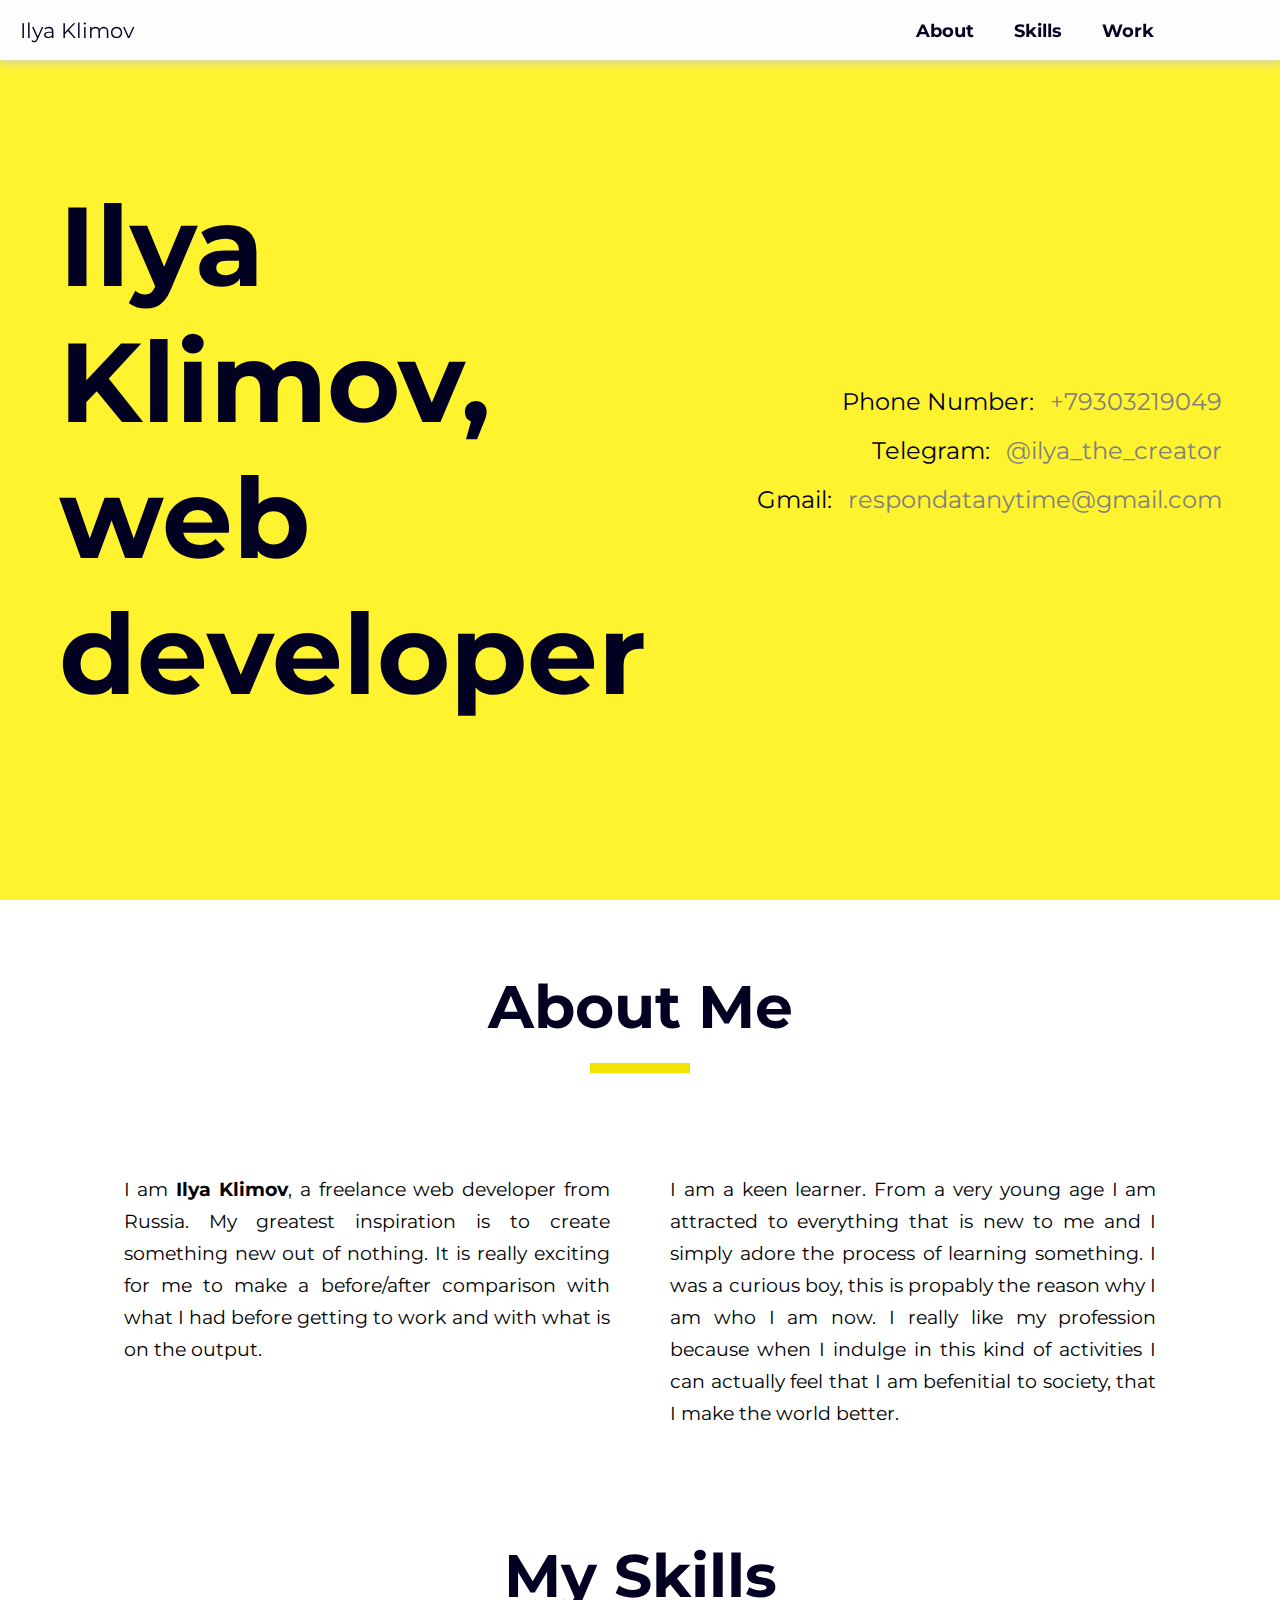
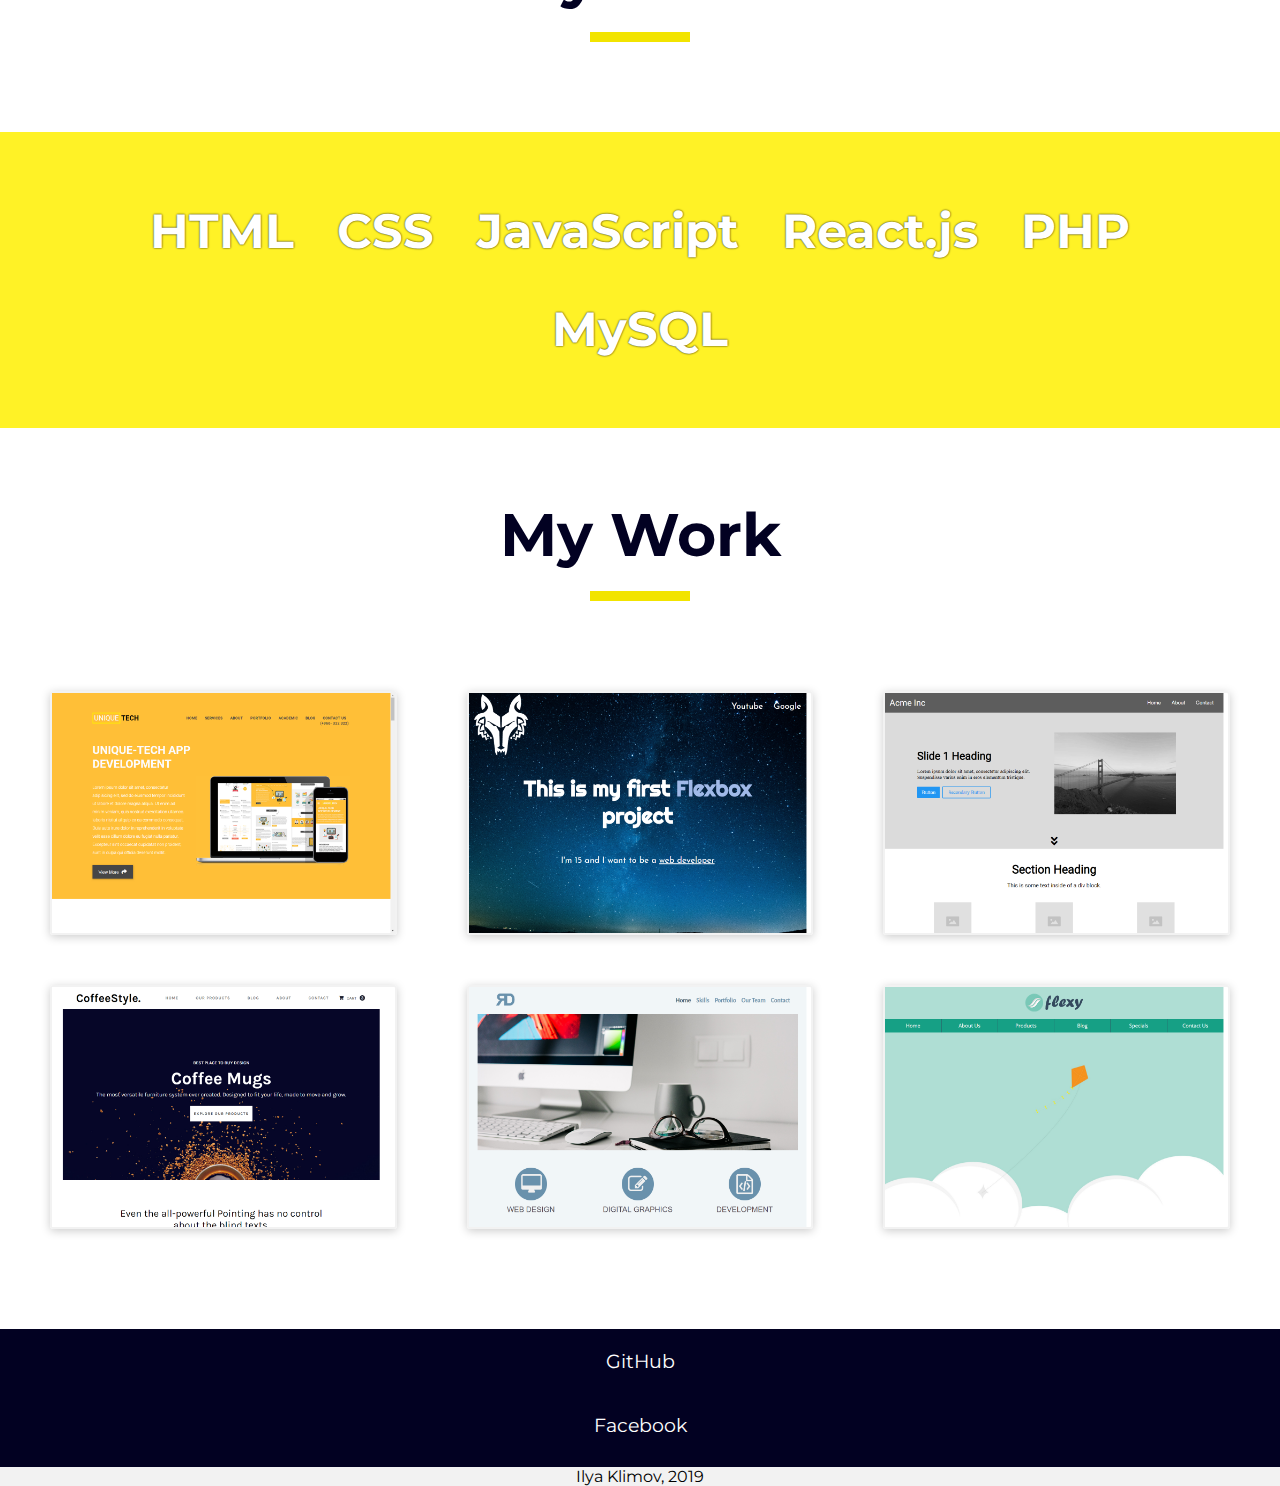
==== index.html @ 97e32c27 "Add files via upload" ====
<!DOCTYPE html>
<html lang="en">
<head>
    <meta charset="UTF-8">
    <meta name="viewport" content="width=device-width, initial-scale=1.0">
    <meta http-equiv="X-UA-Compatible" content="ie=edge">
    <title>Document</title>
    <link href="https://fonts.googleapis.com/css?family=Montserrat&display=swap" rel="stylesheet">
    <link rel="stylesheet" href="css/style.css">
</head>
<body>
    <!-- navigation -->
    <nav id="nav">
        <div class="content">
            <div class="logo-wrapper">
                <div class="logo">Ilya Klimov</div>
            </div>
            <ul>
                <li><a href="#about">About</a></li>
                <li><a href="#skills">Skills</a></li>
                <li><a href="#work">Work</a></li>
            </ul>
            <div id="button" class="menu-btn">
                <div class="line"></div>
                <div class="line"></div>
                <div class="line"></div>
            </div>
        </div>
    </nav>
    <!-- navigation content on small screens -->
    <div class="nav-content">
        <a href="#about">About</a>
        <a href="#skills">Skills</a>
        <a href="#work">Work</a>
    </div>
    <!-- header -->
    <header id="header">
        <div class="name">
            <h1>Ilya Klimov, web developer</h1>
        </div>
        <div class="info">
            <p>Phone Number: <span>+79303219049</span></p>
            <p>Telegram: <span>@ilya_the_creator</span></p>
            <p>Gmail: <span>respondatanytime@gmail.com</span></p>
        </div>
    </header>
    <div class="headline">
        <h2>About Me</h2>
        <div class="divider"></div>
    </div>
    <!-- about -->
    <section id="about">
        <div class="content">
            <p>
                I am <span>Ilya Klimov</span>, a freelance web developer from Russia. My greatest 
                inspiration is to create something new out of nothing. It is really exciting for me
                to make a before/after comparison with what I had before getting to work and with
                what is on the output. 
            </p>
            <p>
                I am a keen learner. From a very young age I am attracted to everything that
                is new to me and I simply adore the process of learning something. I was a
                curious boy, this is propably the reason why I am who I am now. I really like
                my profession because when I indulge in this kind of activities I can actually
                feel that I am befenitial to society, that I make the world better.
            </p>
        </div>
    </section>
    <div class="headline">
        <h2>My Skills</h2>
        <div class="divider"></div>
    </div>
    <!-- skills -->
    <section id="skills">
        <div class="content">
            <p>HTML</p>
            <p>CSS</p>
            <p>JavaScript</p>
            <p>React.js</p>
            <p>PHP</p>
            <p>MySQL</p>
        </div>
    </section>
    <div class="headline">
        <h2>My Work</h2>
        <div class="divider"></div>
    </div>
    <!-- work -->
    <section id="work">
        <div class="content">
            <div class="project">
                <a target="_blank" href="work/project1/index.html"><img src="images/project1.png" alt=""></a>
            </div>
            <div class="project">
                <a target="_blank" href="work/project7(flexboxLayout)/index.html"><img src="images/project3.png" alt=""></a>
            </div>
            <div class="project">
                <a target="_blank" href="work/theFirst/index.html"><img src="images/project4.png" alt=""></a>
            </div>
            <div class="project">
                <a target="_blank" href="work/theSecond/index.html"><img src="images/project5.png" alt=""></a>
            </div>
            <div class="project">
                <a target="_blank" href="work/Trying_out2/index.html"><img src="images/project6.png" alt=""></a>
            </div>
            <div class="project">
                <a target="_blank" href="work/Trying_out3/index.html"><img src="images/project7.png" alt=""></a>
            </div>
        </div>
    </section>
    <!-- footer -->
    <footer id="footer">
        <a target="_blank" href="https://github.com/IlyaTheCreator">GitHub</a>
        <a target="_blank" href="https://www.facebook.com/profile.php?id=100011498139017">Facebook</a>
        <p>Ilya Klimov, 2019</p>
    </footer>

    <!-- scripts -->
    <script src="js/index.js"></script>
</body>
</html>
---- css/style.css ----
* {
  margin: 0;
  padding: 0;
  -webkit-box-sizing: border-box;
          box-sizing: border-box;
}

html, body {
  width: 100%;
  font-family: 'Montserrat', sans-serif;
  scroll-behavior: smooth;
}

body {
  position: relative;
}

@media (max-width: 1024px) {
  body {
    padding-bottom: 0;
  }
}

@media (max-width: 768px) {
  body {
    padding-bottom: 100px;
  }
}

header, section, footer {
  max-width: 1440px;
  margin: 0 auto;
}

.headline {
  text-align: center;
  margin: 0 auto;
  max-width: 1440px;
  color: #020122;
  font-size: 2.5em;
  padding: 70px 0;
}

.headline .divider {
  width: 100px;
  height: 10px;
  background: #f2e400;
  margin: 20px auto;
}

#nav {
  width: 100%;
  height: 60px;
  position: fixed;
  z-index: 5;
}

@media (max-width: 768px) {
  #nav {
    height: 80px;
  }
}

#nav .content {
  display: -webkit-box;
  display: -ms-flexbox;
  display: flex;
  max-width: 1440px;
  background: #fdfdfd;
  height: 100%;
  margin: 0 auto;
  -webkit-box-shadow: 0 2px 10px #ccc;
          box-shadow: 0 2px 10px #ccc;
}

#nav .content .logo-wrapper {
  -webkit-box-flex: 0;
      -ms-flex: 0 0 70%;
          flex: 0 0 70%;
  display: -webkit-box;
  display: -ms-flexbox;
  display: flex;
  -webkit-box-align: center;
      -ms-flex-align: center;
          align-items: center;
  padding: 0 0 0 20px;
}

@media (max-width: 768px) {
  #nav .content .logo-wrapper {
    -webkit-box-flex: 0;
        -ms-flex: 0 0 90%;
            flex: 0 0 90%;
  }
}

#nav .content .logo-wrapper .logo {
  color: #020122;
  font-size: 1.3em;
}

#nav .content ul {
  list-style-type: none;
  display: -webkit-box;
  display: -ms-flexbox;
  display: flex;
  -webkit-box-align: center;
      -ms-flex-align: center;
          align-items: center;
  -webkit-box-pack: center;
      -ms-flex-pack: center;
          justify-content: center;
}

@media (max-width: 768px) {
  #nav .content ul {
    display: none;
  }
}

#nav .content ul li {
  margin: 0 20px;
}

#nav .content ul li a {
  color: #020122;
  text-decoration: none;
  font-size: 1.1em;
  font-weight: bold;
}

.nav-content {
  position: fixed;
  top: 0;
  left: 0;
  width: 100%;
  height: 35vh;
  background: #fff;
  display: -webkit-box;
  display: -ms-flexbox;
  display: flex;
  -webkit-box-orient: vertical;
  -webkit-box-direction: normal;
      -ms-flex-direction: column;
          flex-direction: column;
  -webkit-box-pack: center;
      -ms-flex-pack: center;
          justify-content: center;
  -webkit-transform: translateY(-100%);
          transform: translateY(-100%);
  -webkit-transition: -webkit-transform 0.2s linear;
  transition: -webkit-transform 0.2s linear;
  transition: transform 0.2s linear;
  transition: transform 0.2s linear, -webkit-transform 0.2s linear;
  border-bottom: 1px solid #ccc;
}

.nav-content a {
  margin: 10px 20px;
  text-decoration: none;
  color: #020122;
  font-size: 3em;
  font-weight: bold;
}

.appear {
  -webkit-transform: translateY(30%);
          transform: translateY(30%);
}

.menu-btn {
  display: none;
}

@media (max-width: 768px) {
  .menu-btn {
    display: block;
    -ms-flex-item-align: center;
        -ms-grid-row-align: center;
        align-self: center;
    width: 40px;
  }
  .menu-btn .line {
    width: 100%;
    height: 5px;
    margin: 10px 0;
    background: #020122;
  }
}

@media (max-width: 425px) {
  .menu-btn {
    position: relative;
    left: -10px;
  }
}

#header {
  display: -webkit-box;
  display: -ms-flexbox;
  display: flex;
  -ms-flex-wrap: wrap;
      flex-wrap: wrap;
  -webkit-box-align: center;
      -ms-flex-align: center;
          align-items: center;
  -webkit-box-pack: center;
      -ms-flex-pack: center;
          justify-content: center;
  background: #fff330;
  color: #020122;
}

@media (max-width: 1440px) {
  #header {
    height: 100vh;
  }
}

@media (min-width: 1440px) {
  #header {
    padding: 200px 0;
  }
}

#header .name {
  -webkit-box-flex: 0;
      -ms-flex: 0 0 45%;
          flex: 0 0 45%;
  display: -webkit-box;
  display: -ms-flexbox;
  display: flex;
}

@media (max-width: 1024px) {
  #header .name {
    -webkit-box-flex: 0;
        -ms-flex: 0 0 70%;
            flex: 0 0 70%;
  }
}

@media (max-width: 768px) {
  #header .name {
    -webkit-box-flex: 0;
        -ms-flex: 0 0 80%;
            flex: 0 0 80%;
  }
}

#header .name h1 {
  font-size: 7em;
}

@media (max-width: 1024px) {
  #header .name h1 {
    font-size: 5em;
  }
}

@media (max-width: 768px) {
  #header .name h1 {
    margin: 80px auto 0 auto;
  }
}

@media (max-width: 425px) {
  #header .name h1 {
    font-size: 3.5em;
  }
}

#header .info {
  -webkit-box-flex: 0;
      -ms-flex: 0 0 45%;
          flex: 0 0 45%;
  display: -webkit-box;
  display: -ms-flexbox;
  display: flex;
  -webkit-box-orient: vertical;
  -webkit-box-direction: normal;
      -ms-flex-direction: column;
          flex-direction: column;
  -webkit-box-align: end;
      -ms-flex-align: end;
          align-items: flex-end;
}

@media (max-width: 1024px) {
  #header .info {
    -webkit-box-flex: 0;
        -ms-flex: 0 0 80%;
            flex: 0 0 80%;
  }
}

@media (max-width: 768px) {
  #header .info {
    -webkit-box-flex: 0;
        -ms-flex: 0 0 80%;
            flex: 0 0 80%;
    margin: 80px auto 0 auto;
    font-size: 1.2em;
  }
}

@media (max-width: 425px) {
  #header .info {
    margin: 50px auto 0 auto;
    -webkit-box-align: start;
        -ms-flex-align: start;
            align-items: flex-start;
    text-align: left;
  }
}

#header .info p {
  font-size: 1.5em;
  margin: 10px 0;
}

@media (max-width: 768px) {
  #header .info p {
    font-size: 1em;
  }
}

#header .info p span {
  color: gray;
  margin: 0 0 0 10px;
}

#about {
  padding: 0 0 30px 0;
}

#about .content {
  width: 100%;
  height: 100%;
  display: -webkit-box;
  display: -ms-flexbox;
  display: flex;
  -ms-flex-wrap: wrap;
      flex-wrap: wrap;
  -webkit-box-pack: center;
      -ms-flex-pack: center;
          justify-content: center;
}

#about .content p {
  margin: 10px 30px;
  -webkit-box-flex: 0;
      -ms-flex: 0 0 38%;
          flex: 0 0 38%;
  font-size: 1.2em;
  text-align: justify;
  line-height: 32px;
}

@media (max-width: 768px) {
  #about .content p {
    -webkit-box-flex: 0;
        -ms-flex: 0 0 90%;
            flex: 0 0 90%;
  }
}

#about .content p span {
  font-weight: bolder;
}

#skills {
  background: #fff226;
  color: #fff;
}

#skills .content {
  width: 80%;
  margin: 0 auto;
  padding: 50px 0;
  height: 100%;
  display: -webkit-box;
  display: -ms-flexbox;
  display: flex;
  -ms-flex-wrap: wrap;
      flex-wrap: wrap;
  -ms-flex-pack: distribute;
      justify-content: space-around;
  -webkit-box-align: center;
      -ms-flex-align: center;
          align-items: center;
}

#skills .content p {
  font-size: 3em;
  font-weight: bolder;
  margin: 20px 10px;
  text-shadow: 0 0 2px #000;
}

#work .content {
  width: 100%;
  padding: 0 50px 100px 50px;
  display: -ms-grid;
  display: grid;
  -ms-grid-columns: (minmax(300px, 1fr))[auto-fit];
      grid-template-columns: repeat(auto-fit, minmax(300px, 1fr));
  grid-gap: 50px 70px;
  -webkit-box-pack: center;
      -ms-flex-pack: center;
          justify-content: center;
}

#work .content .project {
  border: 2px solid #f2f2f2;
  -webkit-box-shadow: 0 2px 10px #ccc;
          box-shadow: 0 2px 10px #ccc;
  border-radius: 3px;
  -webkit-transition: all 0.2s, ease;
  transition: all 0.2s, ease;
}

#work .content .project img {
  height: 100%;
  width: 100%;
}

#work .content .project:hover {
  -webkit-box-shadow: 0 3px 20px #ccc;
          box-shadow: 0 3px 20px #ccc;
}

#footer {
  display: -webkit-box;
  display: -ms-flexbox;
  display: flex;
  -webkit-box-orient: vertical;
  -webkit-box-direction: normal;
      -ms-flex-direction: column;
          flex-direction: column;
  text-align: center;
  background: #020122;
}

@media (max-width: 768px) {
  #footer {
    position: absolute;
    bottom: 0;
    left: 0;
    width: 100%;
  }
}

#footer a {
  text-decoration: none;
  color: #fff;
  font-size: 1.2em;
  margin: 20px 0;
}

#footer p {
  background: #f2f2f2;
  margin: 10px 0 0 0;
}
/*# sourceMappingURL=style.css.map */
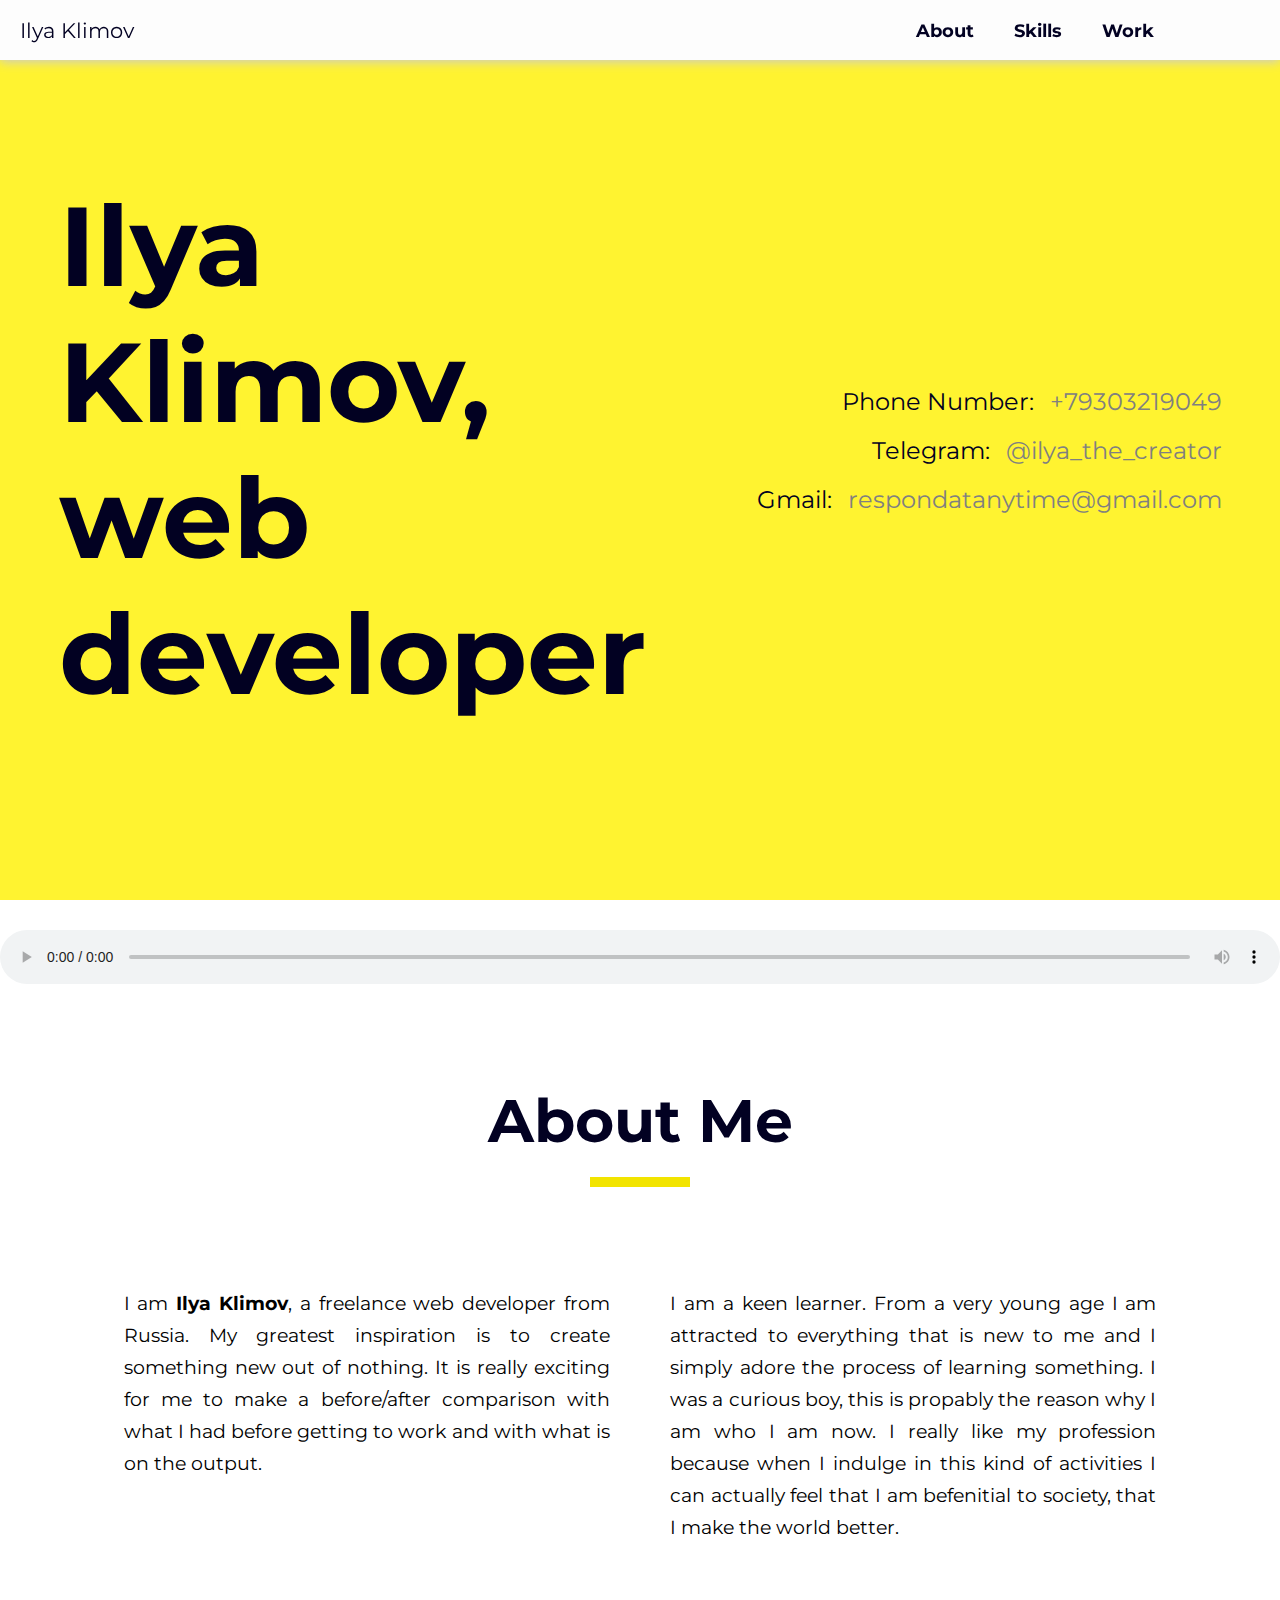
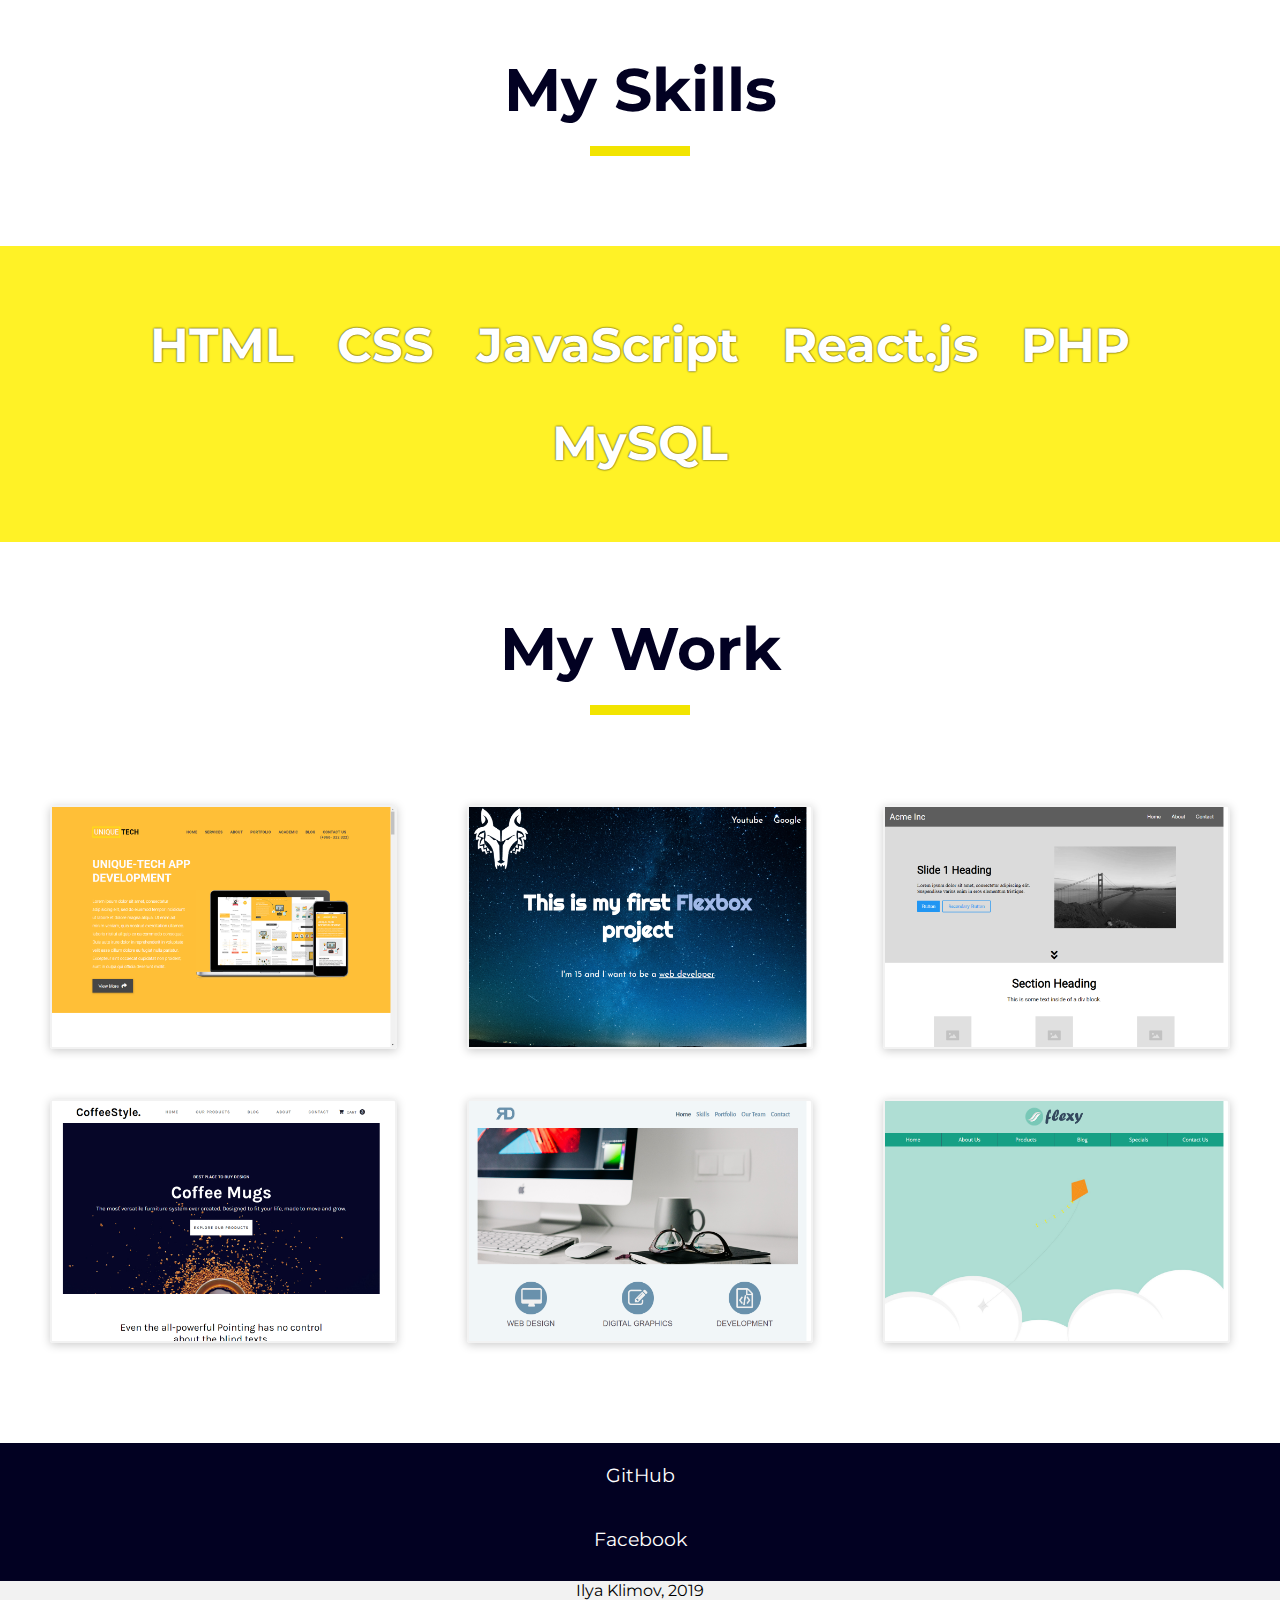
==== commit 92e1226c: "Update index.html" ====
--- a/index.html
+++ b/index.html
@@ -4,9 +4,22 @@
     <meta charset="UTF-8">
     <meta name="viewport" content="width=device-width, initial-scale=1.0">
     <meta http-equiv="X-UA-Compatible" content="ie=edge">
-    <title>Document</title>
+    <meta name='freelancehunt' content='92f4f11ed250eb6' />
+    <title>Ilya Klimov</title>
     <link href="https://fonts.googleapis.com/css?family=Montserrat&display=swap" rel="stylesheet">
     <link rel="stylesheet" href="css/style.css">
+    
+    <style>
+        audio {
+          display: block;
+          margin: 30px auto;
+          width: 100%;
+        }
+        
+        audio:focus {
+            outline: none;
+        }
+    </style>
 </head>
 <body>
     <!-- navigation -->
@@ -44,6 +57,9 @@
             <p>Gmail: <span>respondatanytime@gmail.com</span></p>
         </div>
     </header>
+    <audio ref={player} controls>
+                <source src="https://feeds.soundcloud.com/stream/904925059-ilya-klimov-824490915-aleksey-gamov-tri-printsipa-v-molitve-270920-g.mp3"/>
+            </audio>
     <div class="headline">
         <h2>About Me</h2>
         <div class="divider"></div>
@@ -118,4 +134,4 @@
     <!-- scripts -->
     <script src="js/index.js"></script>
 </body>
-</html>+</html>
--- a/css/style.css
+++ b/css/style.css
@@ -134,7 +134,7 @@
   top: 0;
   left: 0;
   width: 100%;
-  height: 35vh;
+  height: 300px;
   background: #fff;
   display: -webkit-box;
   display: -ms-flexbox;
@@ -164,8 +164,8 @@
 }
 
 .appear {
-  -webkit-transform: translateY(30%);
-          transform: translateY(30%);
+  -webkit-transform: translateY(24%);
+          transform: translateY(24%);
 }
 
 .menu-btn {
@@ -217,6 +217,12 @@
   }
 }
 
+@media (max-width: 425px) {
+  #header {
+    height: 150vh;
+  }
+}
+
 @media (min-width: 1440px) {
   #header {
     padding: 200px 0;
@@ -266,6 +272,7 @@
 
 @media (max-width: 425px) {
   #header .name h1 {
+    margin-top: 150px;
     font-size: 3.5em;
   }
 }
@@ -462,4 +469,4 @@
   background: #f2f2f2;
   margin: 10px 0 0 0;
 }
-/*# sourceMappingURL=style.css.map */+/*# sourceMappingURL=style.css.map */
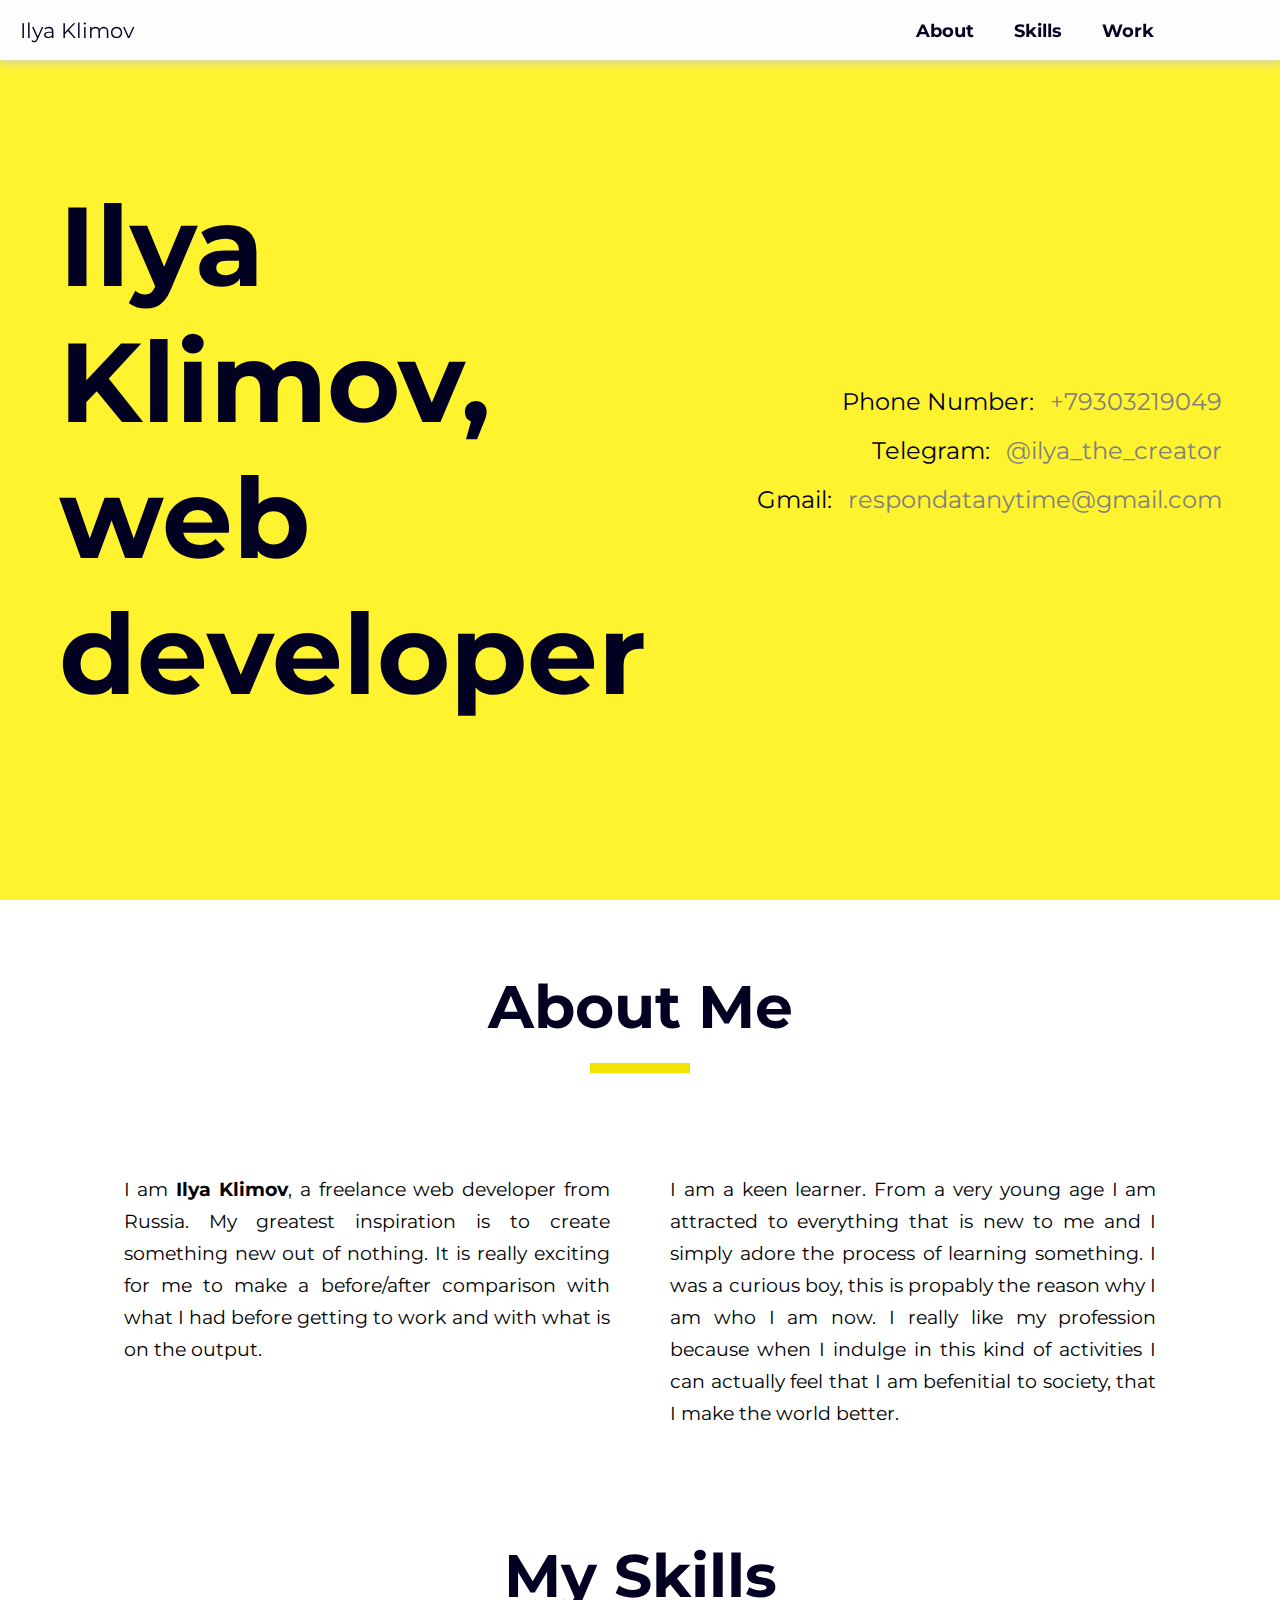
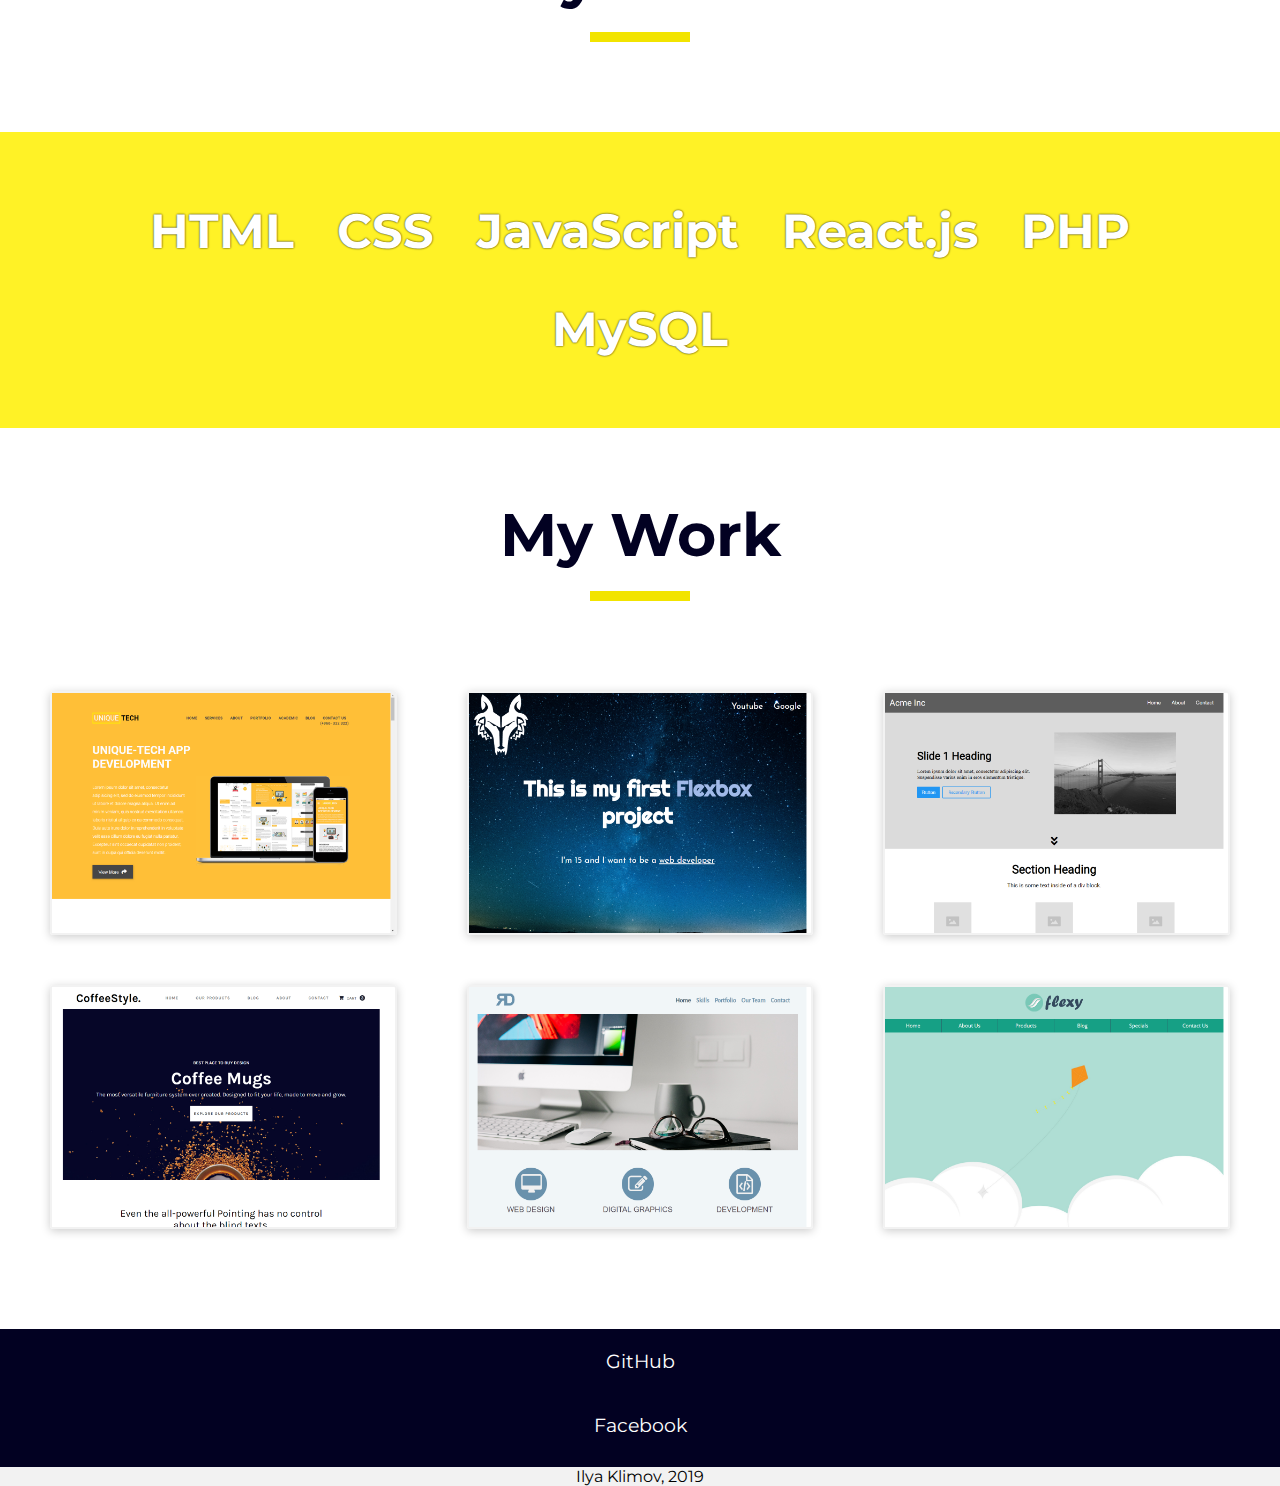
==== commit 51280e3d: "Update index.html" ====
--- a/index.html
+++ b/index.html
@@ -8,18 +8,6 @@
     <title>Ilya Klimov</title>
     <link href="https://fonts.googleapis.com/css?family=Montserrat&display=swap" rel="stylesheet">
     <link rel="stylesheet" href="css/style.css">
-    
-    <style>
-        audio {
-          display: block;
-          margin: 30px auto;
-          width: 100%;
-        }
-        
-        audio:focus {
-            outline: none;
-        }
-    </style>
 </head>
 <body>
     <!-- navigation -->
@@ -57,9 +45,6 @@
             <p>Gmail: <span>respondatanytime@gmail.com</span></p>
         </div>
     </header>
-    <audio ref={player} controls>
-                <source src="https://feeds.soundcloud.com/stream/904925059-ilya-klimov-824490915-aleksey-gamov-tri-printsipa-v-molitve-270920-g.mp3"/>
-            </audio>
     <div class="headline">
         <h2>About Me</h2>
         <div class="divider"></div>
